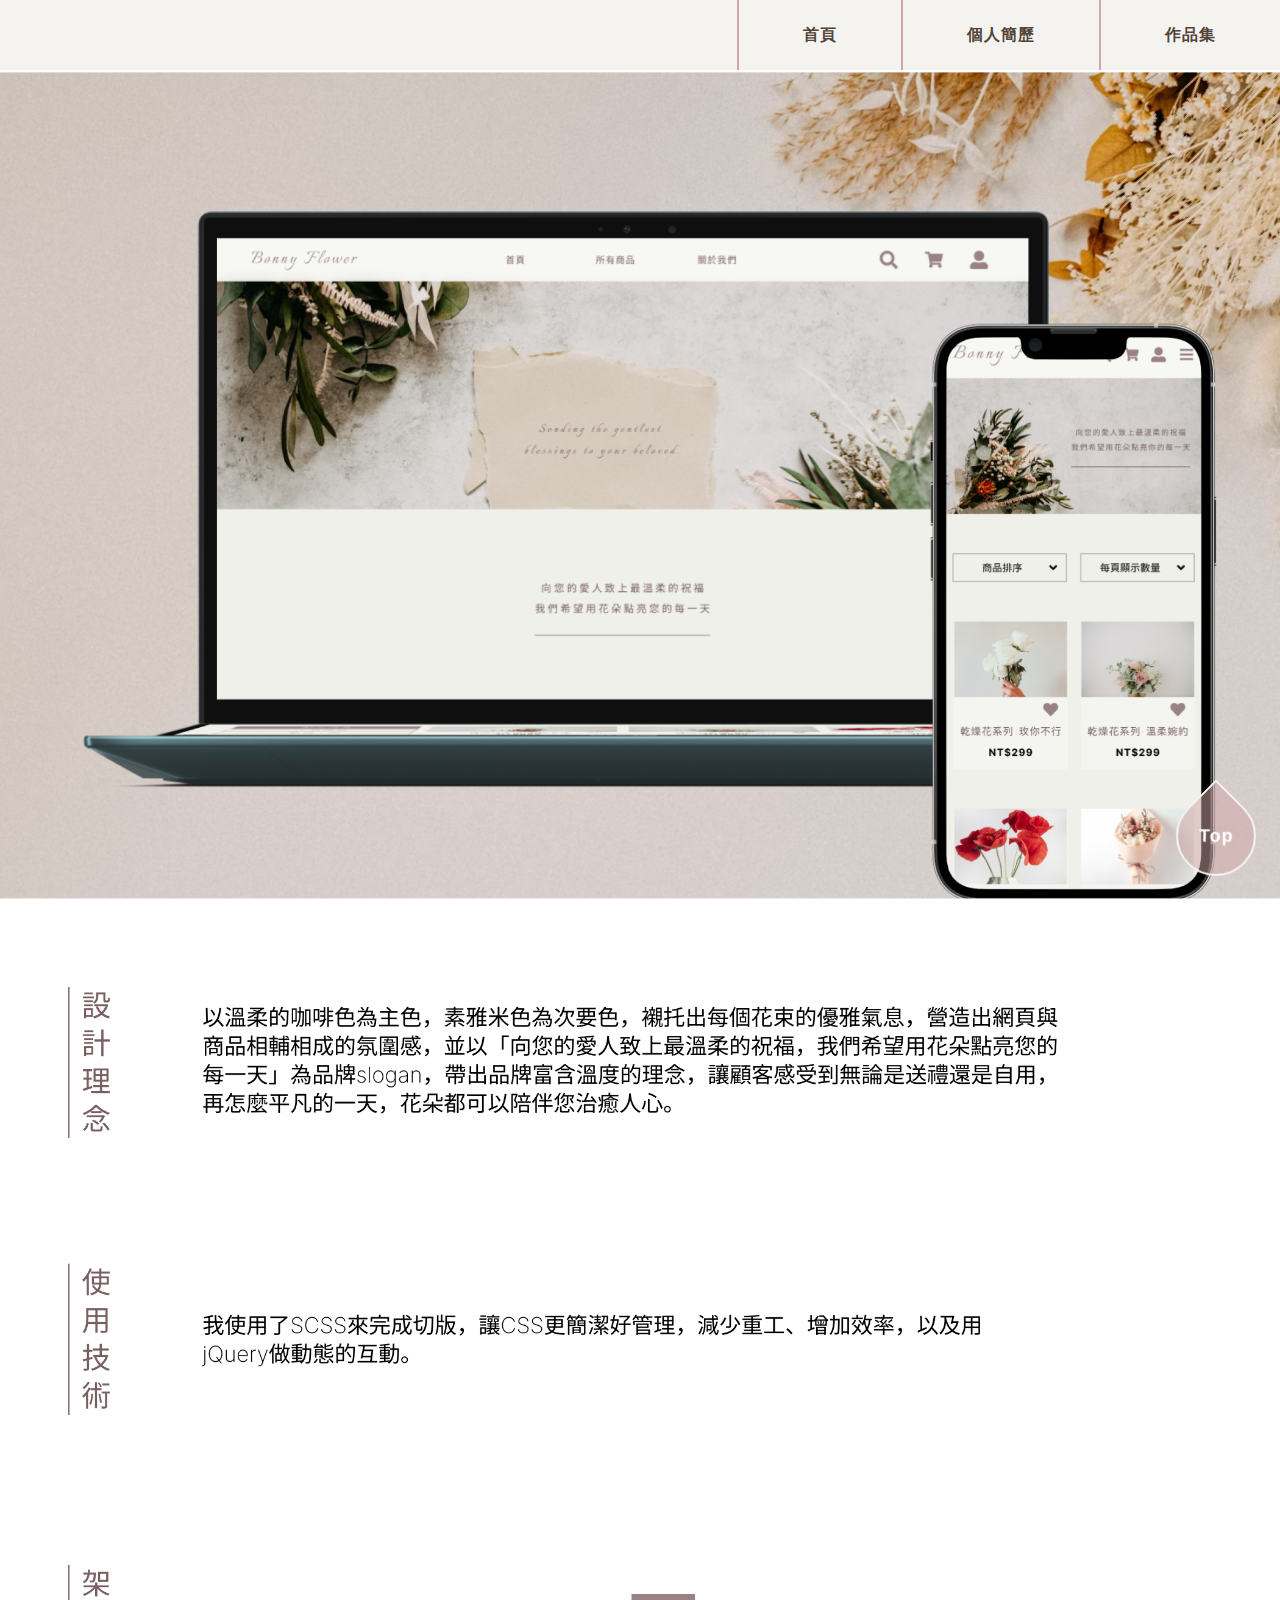
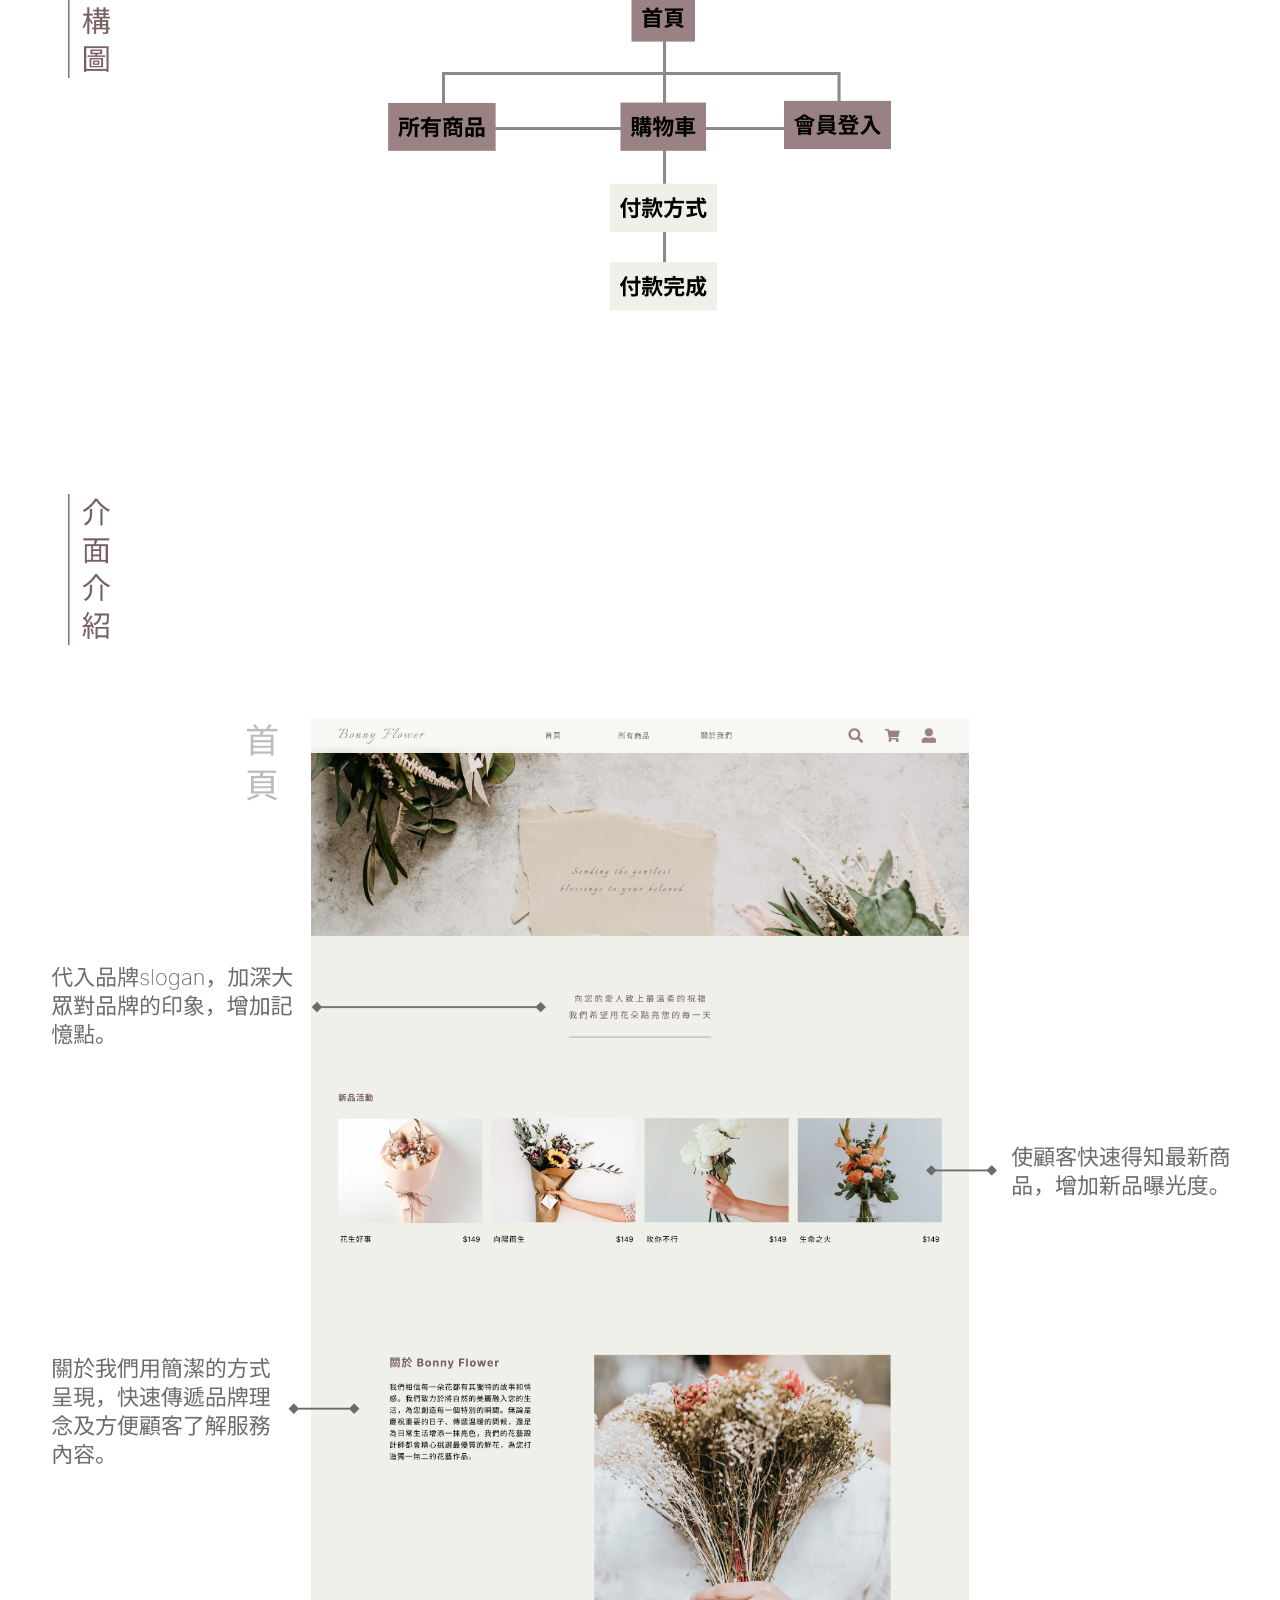
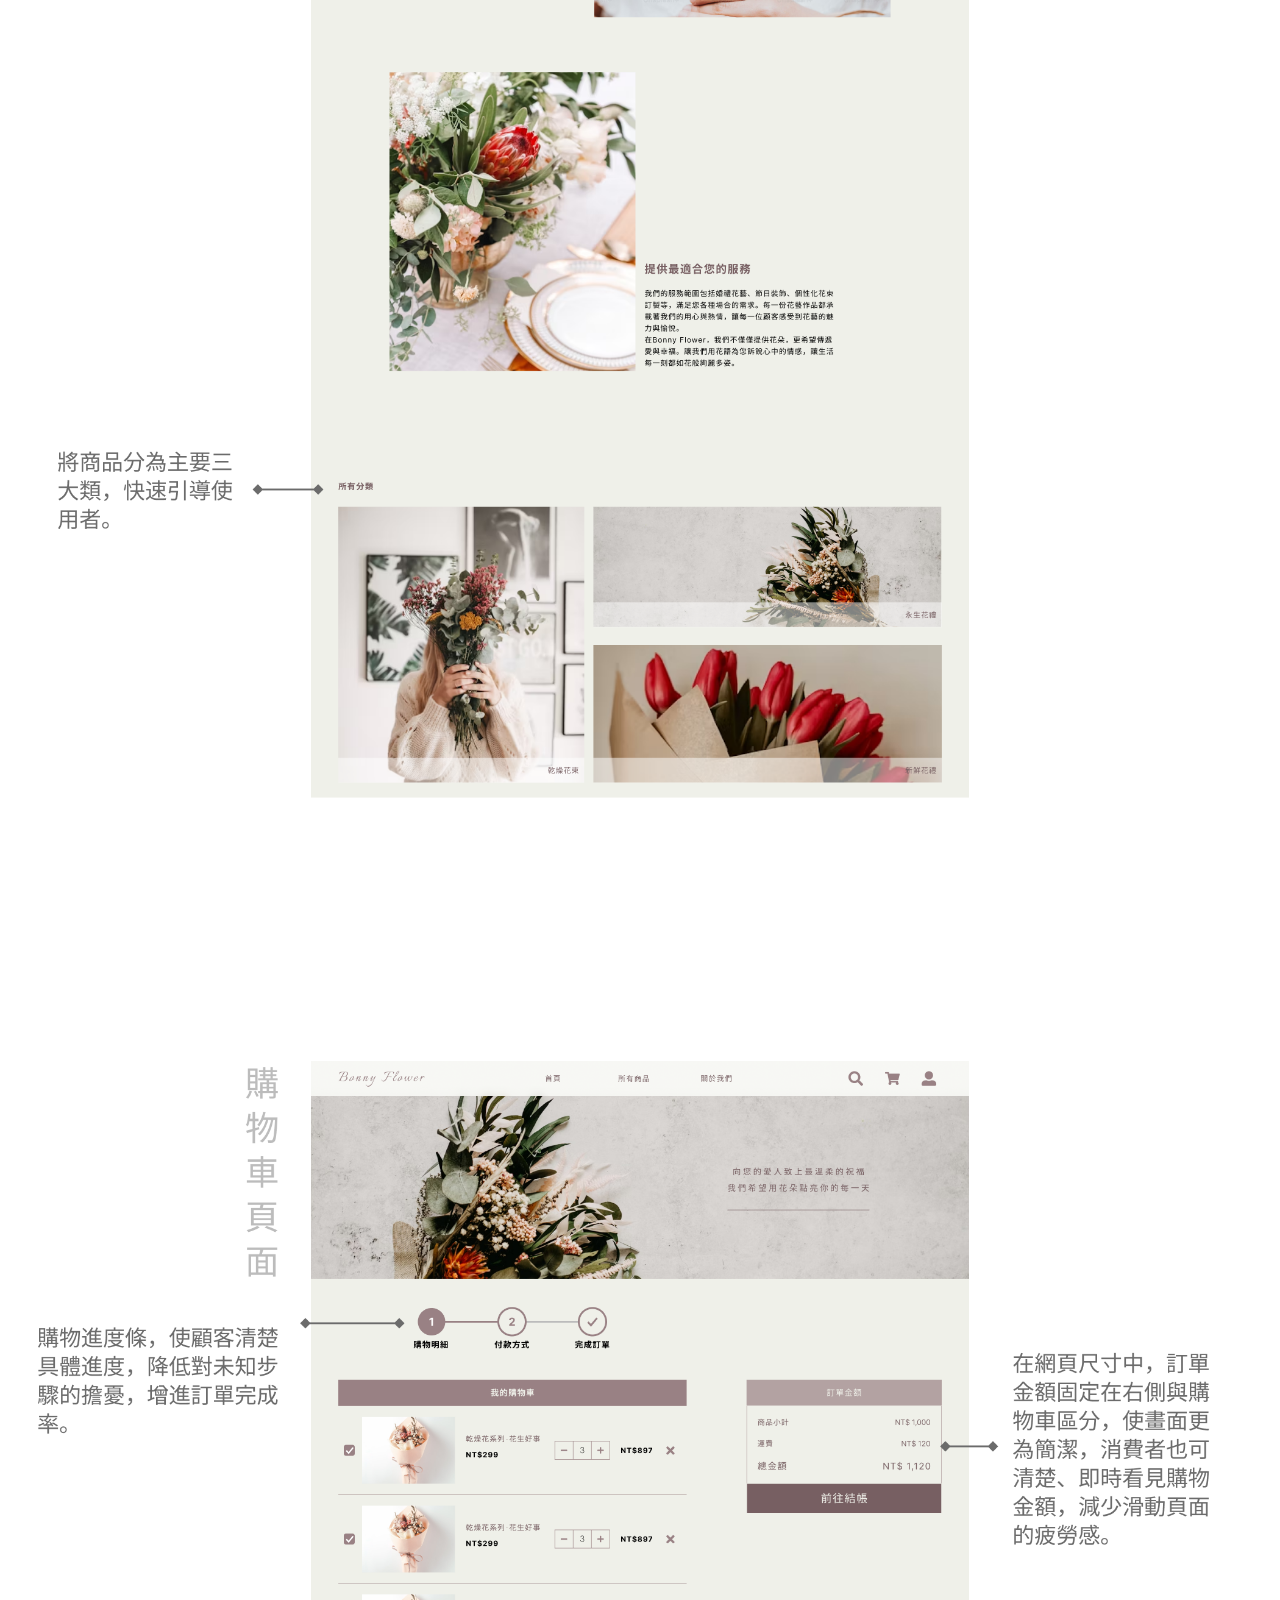
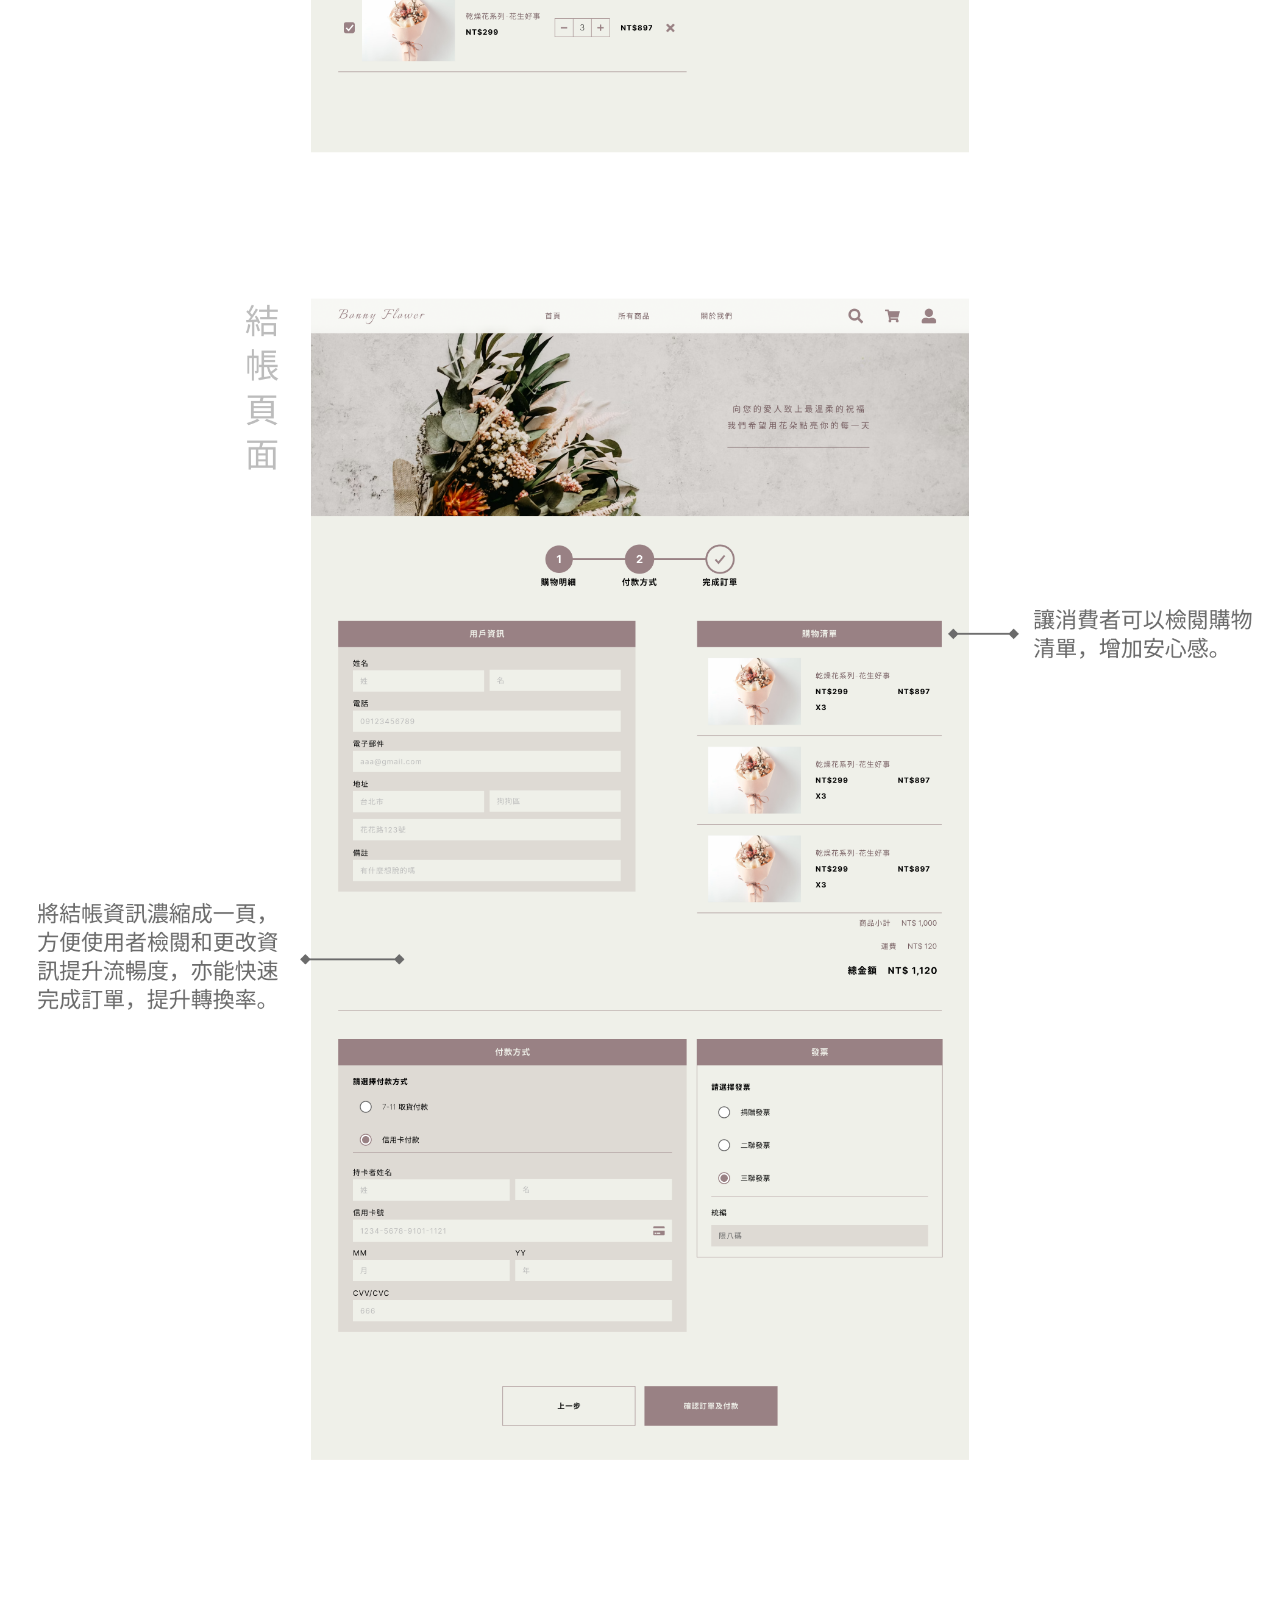
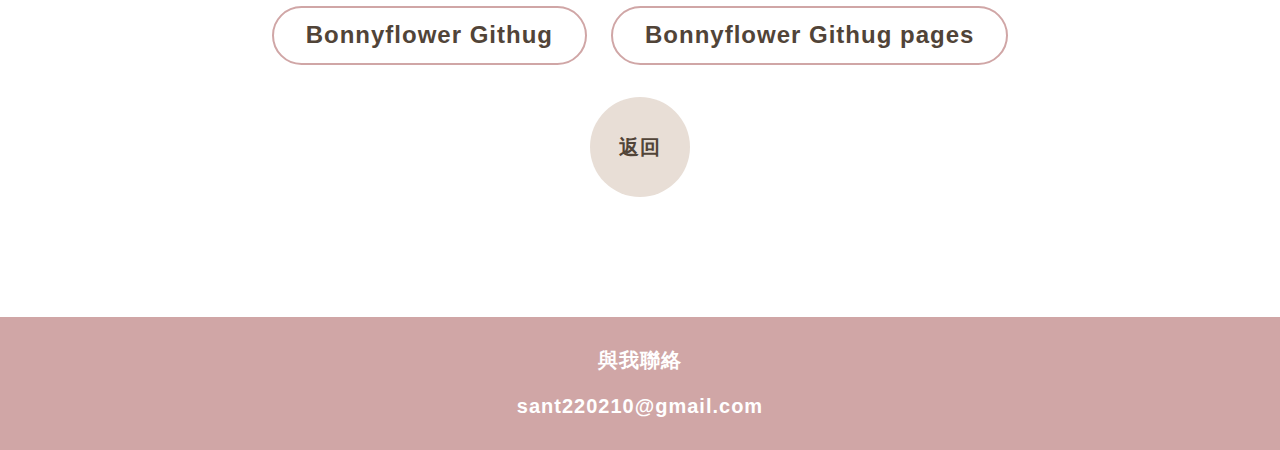
==== Bonnyflower.html @ bfcc0654 "新增環境" ====
<html lang="en">
<head>
    <meta charset="UTF-8">
    <meta name="viewport" content="width=device-width, initial-scale=1.0, maximum-scale=1.0">
    <title>Bonnyflower</title>

    <link rel="shortcut icon" href="#">
    <meta name='description' content='鍾明芸的個人網站'/>

    <meta property="og:title" content="鍾明芸的個人網站" />
    <meta property="og:description" content="鍾明芸的個人網站">
    <meta property="og:type" content="website" />
    <meta property="og:url" content=/>
    <meta property="og:image" content="" />

    <!--fontAwesome載入-->
   <link rel="stylesheet" href="https://cdnjs.cloudflare.com/ajax/libs/font-awesome/6.1.1/css/all.min.css">

   
    <link rel="stylesheet" href="css/css-reset.css">
    <link rel="stylesheet" href="css/allcss.css">
</head>

<body>
    <a class="top" href="#"> <h5>Top</h5> </a>

    <nav class="nav">
        <ul class="nav-list">
            <li><a href="index.html">首頁</a></li>
            <li><a href="resume.html">個人簡歷</a></li>
            <li><a href="portfolio.html">作品集</a></li>
        </ul>
    </nav>

    <div class="container-bg">
    
    <div class="bonny-img">
    <img src="img/Bonnyflower介紹01.png" alt="啾愛日介紹">
    <img src="img/Bonnyflower介紹02.png" alt="啾愛日介紹">
    <img src="img/Bonnyflower介紹03.png" alt="啾愛日介紹">
  
  

    </div>

    <div class="navigation-btn">
        <a target="_blank" title="觀看 githug 程式碼" href="https://github.com/sant220210/bonnyflower-new">Bonnyflower Githug</a>
        <a  target="_blank" title="觀看網站頁面" href="https://sant220210.github.io/bonnyflower-new/">Bonnyflower Githug pages</a>
    </div>

    <div class="back">
        <a  title="返回作品集" href="portfolio.html">返回</a>
       
    </div>
    





    <footer class="footer">
        <h3>與我聯絡</h3>
        <a href="mailto:sant220210@gmail.com" title="連到信箱">sant220210@gmail.com</a>
    
    </footer>
</div>

<!--js載入檔-->
<script src="js/jquery-3.7.0.js"></script>
<script src="js/alljs.js"></script>
    
</body>
</html>
---- css/allcss.css ----
*,*::before,*::after{
    box-sizing:border-box;
  }

  a{
    text-decoration: none;
  }
  p{
    line-height: 140%;
  }

img{
    max-width:100%;
    height:auto;
    display: block;
  }

body{
    font-family: "微軟正黑體",sans-serif;
    background-color: #F5F3F0; 
    color:#514438;
    letter-spacing:1;
    line-height: 140%;
    
  }

body a{
    color:#514438;
  }

.container{
    max-width:1280px;
    margin: 0 auto;
 
}
.mark{
  background: linear-gradient(transparent 50%, #D0A6A6 50%);
}

/*全域end*/

/*至頂端*/
.top {
  border-radius: 300px 0px 300px 300px;
  background: rgb(208,166,166,0.5);
  width: 80px;
  height: 80px;
  transform:rotate(-45deg);
  color: white;
  display: block;
  position:fixed;
  right: 24px;
  bottom: 24px;
  display: flex;
  align-items: center;
  justify-content: center;
  border: 2px solid #F5F3F0;
  z-index: 9999;

}

.top h5{
  transform:rotate(45deg);
  font-size: 18px;
  letter-spacing:5%;
  font-weight: bold;

}
.top:hover{
  opacity: 0.5;
}

@media(max-width:768px) {
  .top {
    width: 56px;
    height: 56px;
    right: 12;
  }

  .top h5{
    font-size: 16px;

  }

}



/*navbar*/
.nav-list{
  display: flex;
  justify-content: end;
} 

.nav-list li{
  border-left:2px solid #D0A6A6; 
}

.nav-list li a{
  font-weight: bold;
  display: block;
  padding: 24px 64px;
  text-align: center;
}

.nav-list li a:hover{
  background: #D0A6A6;
  color: white;
  
}

@media(max-width:569px) {
  .nav-list{
    justify-content: center;
    
 }
 .nav-list li{
  width: 100%;
  
 }

 .nav-list li a{
  width: 100%;
  height: 100%;
  padding: 24px 32px;
 }

}


/*使footer至底*/
.page {
	display: flex;
	flex-direction: column;
	min-height: 100vh;/* 至少佔據可視範圍的整個高度*/
}

.footer{
  background: #D0A6A6;
  padding:32px 0;
  text-align:center;
  margin-top: 120px;

}

.footer h3,.footer a{
  font-weight: bold;
  padding-bottom: 24px;
  color:white;
  font-size: 20px;
}



/**layout end**/


.main{
  flex:1; /*高度自動伸展至所有剩餘的空間*/
}

.main .container{
  display: flex;
  justify-content: center;
  margin-top: 120px;
  padding:0 12px;
  gap: 72px;
 
}

@media(max-width:569px) {

  .main .container{
    flex-direction: column;
    align-items: center;

  }
}

.yun-photo{
  border-radius: 50%;
  width: 15rem;
  height: 15rem;
  object-fit: cover;
  object-position: center;
}

.content{
  width: 50%;
}

.main h3{
  font-size: 64px;
  font-weight: bold;
  margin-bottom: 64px;
}
.main-introduce{
  width: 100%;
  border-left: 2px solid #D0A6A6;
  padding-left: 16px;
}

@media(max-width:569px) {

  .content{
    width: 100%;
  }

  .main h3{
    font-size: 56px;
    margin-top: 64px;
}

}


.main h1{
  font-size: 24px;
  font-weight: bold;
  padding-bottom: 12px;
  
}

.main p{
  font-size: 20px;
  font-weight: 500;
}


.main-btn{
  display: flex; 
  justify-content: space-between;
  gap: 24px;
  margin-top: 64px;
  
}

.main-btn a{
  width: 50%;
  font-size: 20px;
  font-weight: bold;
  border-radius: 30px;
  text-align: center;
  padding: 40px 0;
  display: block;
  border: 2px solid #D0A6A6;
}

.main-btn a:hover{
  border: 2px solid #D0A6A6;
  background: #D0A6A6;
  color: white;
  transition: all 0.5s;
}

@media(max-width:768px) {
  
  .main-btn a{
    
    padding: 32px 0;
}

}

@media(max-width:569px) {

  .main-btn{
    flex-direction: column;
    
  }
  .main-btn a{
    
    width: 100%;
}

}





/***resume start***/

.resume-main{
  flex:1; /*高度自動伸展至所有剩餘的空間*/
}
.resume-main .container{
  display: flex;
  margin-top: 120px;
  padding: 0 12px;
  gap: 120px;
}

@media(max-width:768px) {

  .resume-main .container{
    flex-direction: column;
    align-items: center;
  }

}

.personal-information{
  width: 60%;
  padding: 0 112px;
  display: flex;
  flex-direction: column;
  align-items: center;
  
}


.personal-information img{
  margin-bottom: 12px;
}

.personal-information-text{
  width: 100%;
  font-size: 18px;
  border-left: 1px solid #D0A6A6;
  padding-left: 12px;
  margin: 32px 0;
 
}


.skill{
  width:100%;
}

.skill h4{
  font-weight: bold;
  font-size: 20px;
  margin:12px 0 12px 0;

}
.skill-img{
  display: flex;
  justify-content:space-around;
}
.jq{
  width: 60px;
}

.skill-img li{
  padding-right: 12px;   
}

.personal-experience{
  width: 40%;
}


.personal-experience h5,h4{
  font-weight: bold;
  margin-bottom: 12px;

}
.personal-experience h4{
  display: block;
  font-size: 20px;
  background: #E8DED6;
  padding:4px ;
  margin-bottom: 12px;

}
.personal-experience h5{
  font-size: 18px;
}

.personal-experience li{
  margin-bottom: 64px;
  
}

@media(max-width:992px) {
  .resume-main .container{
    gap: 56px;
  }

  .personal-information{
    width: 50%;
    padding: 0 32px;
  }

  .personal-experience{
    width: 50%;
  }

}

@media(max-width:768px) {
  .personal-information{
    width: 100%;
    padding: 0 56px;
  }

  .personal-experience{
    width: 90%;
  }


}

@media(max-width:414px) {
  .personal-information{
    padding: 0 24px;
  }

}

/***portfolio start***/


.portfolio-title{
  font-size: 36px;
  margin-bottom: 72px;
  padding: 24px;
  border-bottom: 1px solid #514438;
  font-weight: 700;
  
}

.portfolio-main{
  margin-top: 120px;
}
.portfolio-main .container{
  padding: 0 12px;
}

.work-list h2{
  font-size: 32px;
  font-weight: bold;
  margin-bottom: 32px;
  line-height: 130%;
}

.work-list p{
  font-size: 18px; 
}

.work-list li{
  display: flex;
  justify-content: space-between;
  margin-bottom: 240px;

}
.text{
  width: 40%;
  margin-right: 64px;
}

.bonny-text{
  padding-top: 16px;
  font-weight: 600;
}



/*ui/ux*/
.work-list-uiux h2{
  font-size: 32px;
  font-weight: bold;
  margin-bottom: 32px;
  line-height: 130%;
}

.work-list-uiux p{
  font-size: 18px;

}

.work-list-uiux li{
  display: flex;
  margin-bottom: 240px;
  justify-content: space-between;
  
}


/*導航按鈕動態*/
.img-box{
  position: relative;
  overflow: hidden;
  width: 50%;
  
  
}


.pic-btn{
  background: #D0A6A6;
  color:white;
  font-weight: 700;
  font-size: 20px;
  position: absolute;
  bottom:-130px;
  right: 40%;
  transition:all 0.5s;
  width: 130px;
  height: 130px; 
  line-height: 130px;
  display: block; 
  text-align: center;
  border-radius: 50%;
  z-index: 999;
  letter-spacing:3;
  
} 

.pic-btn:hover{  
  cursor: pointer;  
  background:rgb(208,166,166,0.8);
} 

.img-box:hover .pic-btn{ 
  bottom:35%; 
} 

/*圖片遮罩*/
.mask{
  background: linear-gradient(to bottom, rgba(0,0,0,0) 0%,rgba(232, 222,214, 0.7) 100%);
  position: absolute;
  bottom:-480px;
  transition:all 0.5s;
  width:100%;
  height:100%; 
  display: block; 

}

.mask:hover{  
  cursor: pointer;  
 
} 

.img-box:hover .mask{ 
  bottom:0; 
} 




@media(max-width:768px) {
  .work-list li{
    flex-direction: column-reverse;
    align-items: center;
    margin-bottom: 120px;
    
  }


  .text{
    width: 100%;
    text-align: center;
    padding: 0 24px;
    margin-right: 0;
  }



  .work-list-uiux li{
    flex-direction: column-reverse;
    align-items: center;
    margin-bottom: 120px;
  }

  .img-box{
    margin-bottom: 64px;
    width: 100%;

  }


}

@media(max-width:569px) {
.work-list h2{
  line-height: 120%;
}
}


/*end*/
  
.portfolio-btn{
  margin-top: 64px;
  display: flex;
  
}

.portfolio-btn a{
  font-size: 24px;
  font-weight: bold;
  border: 2px solid #D0A6A6;
  padding: 16px;
  border-radius: 30px;
  display: block;
  margin-right: 24px;
  text-align: center;
}



.portfolio-btn a:hover{
  border: 2px solid #D0A6A6;
  background: #D0A6A6;
  color: white;
  transition: all 0.5s;
}

.browse{
  margin-top: 2px;
}

.browse p{
  text-align: right;
  font-size: 14px;
  
}


@media(max-width:768px) {
  .portfolio-btn{
    justify-content: center;
    gap: 12px;

  }

  .portfolio-btn a{
    width: 100%;
    margin-right: 0;
  }

  .browse p{
    font-size: 12px;
    
}
}

/*介紹頁導航按鈕*/
.navigation-btn{
  display: flex;
  justify-content: center;
  gap: 24px;
  padding: 0 12px;
  
}

.navigation-btn a{
  font-size: 24px;
  font-weight: bold;
  border: 2px solid #D0A6A6;
  padding:16px 32px;
  border-radius: 30px;
  display: block;
  text-align: center;
}



.navigation-btn a:hover{
  border: 2px solid #D0A6A6;
  background: #D0A6A6;
  color: white;
  transition: all 0.5s;
}

@media(max-width:768px){
  .navigation-btn a{
    width: 100%;
 
  }
}
@media(max-width:569px){
  .navigation-btn{
    gap: 8px;
  }

}

@media(max-width:414px){
  .navigation-btn{
    flex-direction: column;
    
  }
}

/*作品介紹頁背景色*/
.container-bg{
  background:#ffff;
}


/**啾愛日介紹頁面**/


.chu-img{
  padding-top: 72px;
  object-fit: cover;
  object-position: center;
}


@media(max-width:992px) {
  .chu-img{
    width: 100%;
    
  }

}




/**歐某鮮食介紹頁面**/
.ohmo-img{
  object-fit: cover;
  object-position: center;
}


@media(max-width:992px) {
  .ohmo-img{
    width: 100%;
    
  }
  
}

/**Bonnyflower介紹頁面**/
.bonny-img{
  object-fit: cover;
  object-position: center;
}


@media(max-width:992px) {
  .bonny-img{
    width: 100%;
    
  }
  
}



/*作品介紹頁-返回*/

.back{
  display: flex;
  justify-content: center;
}

.back a{
  display: block; 
  text-align: center;
  font-size: 20px;
  margin-top: 32px;
  background: #E8DED6;
  border-radius:50%;
  width: 100px;
  height: 100px;
  font-weight: 600;
  line-height: 100px;
  
}

.back a:hover{
  transition: all 0.8s;
  opacity: 0.5;
}
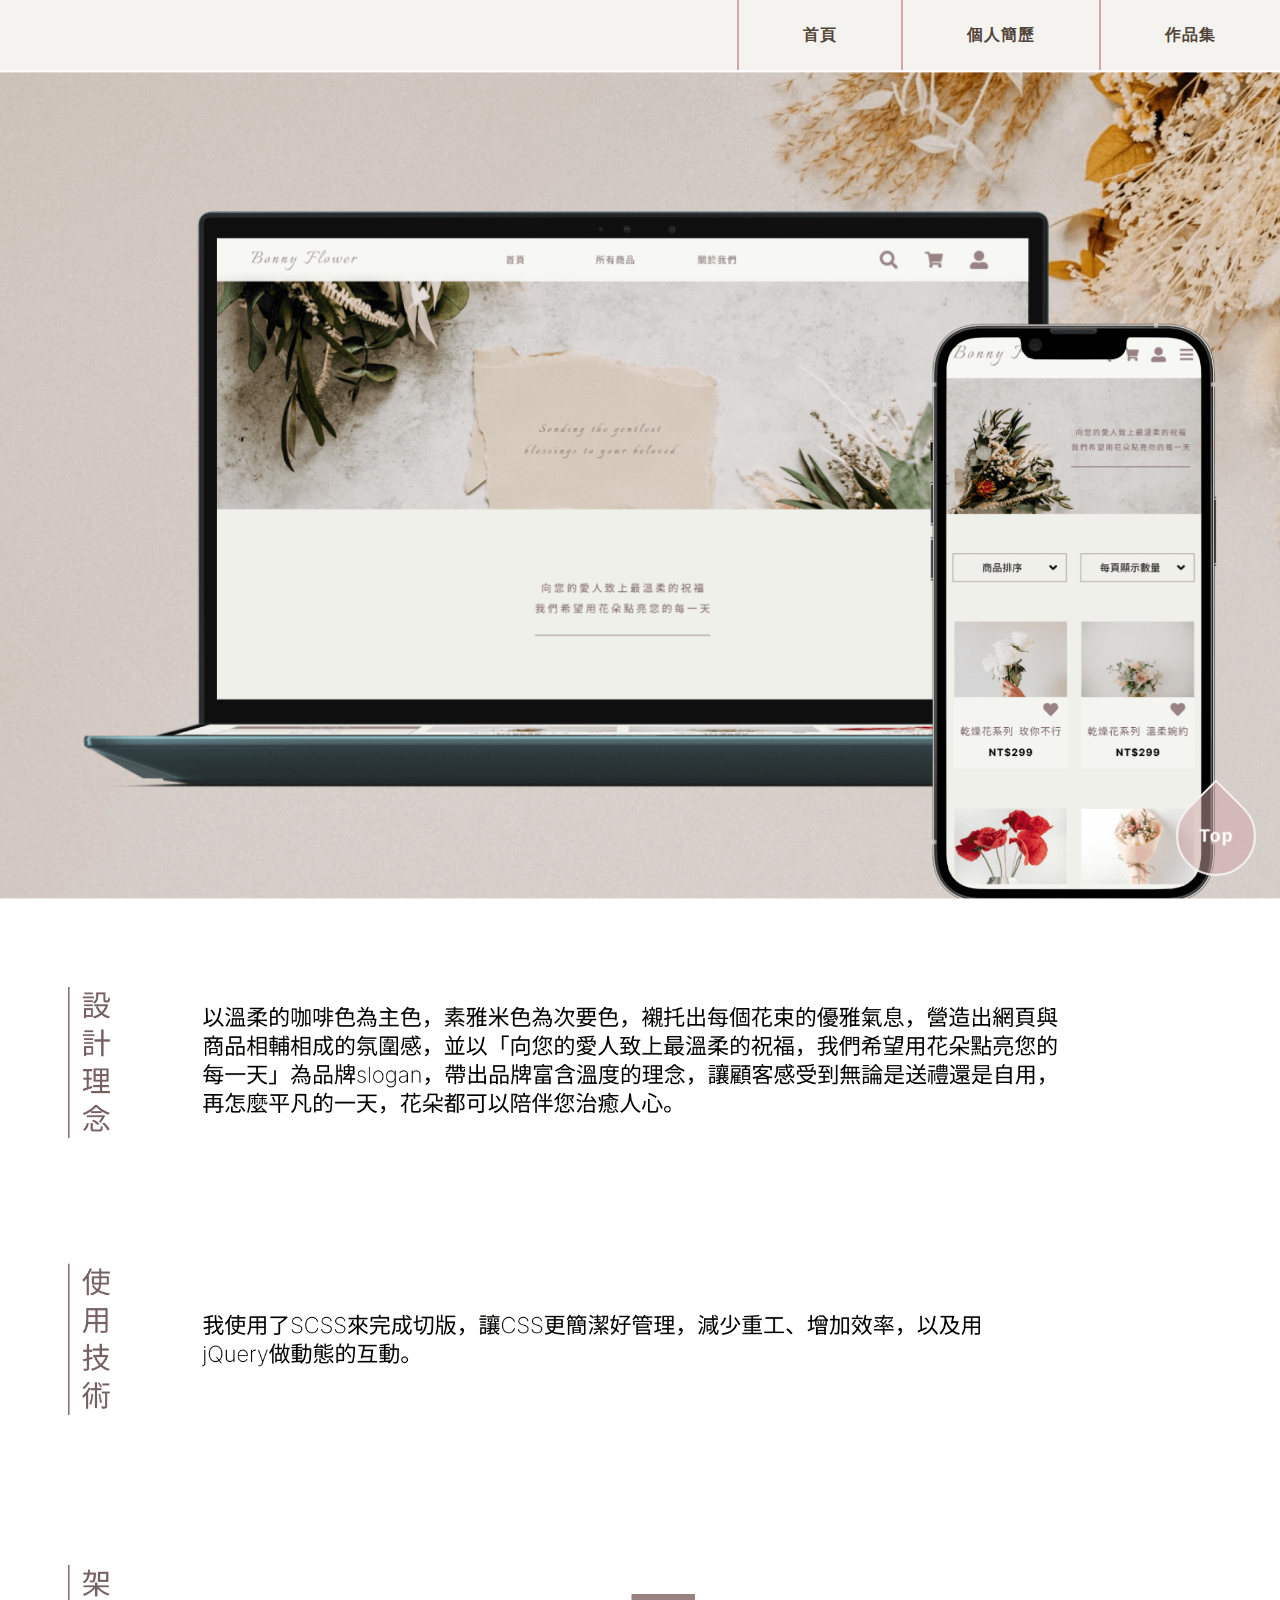
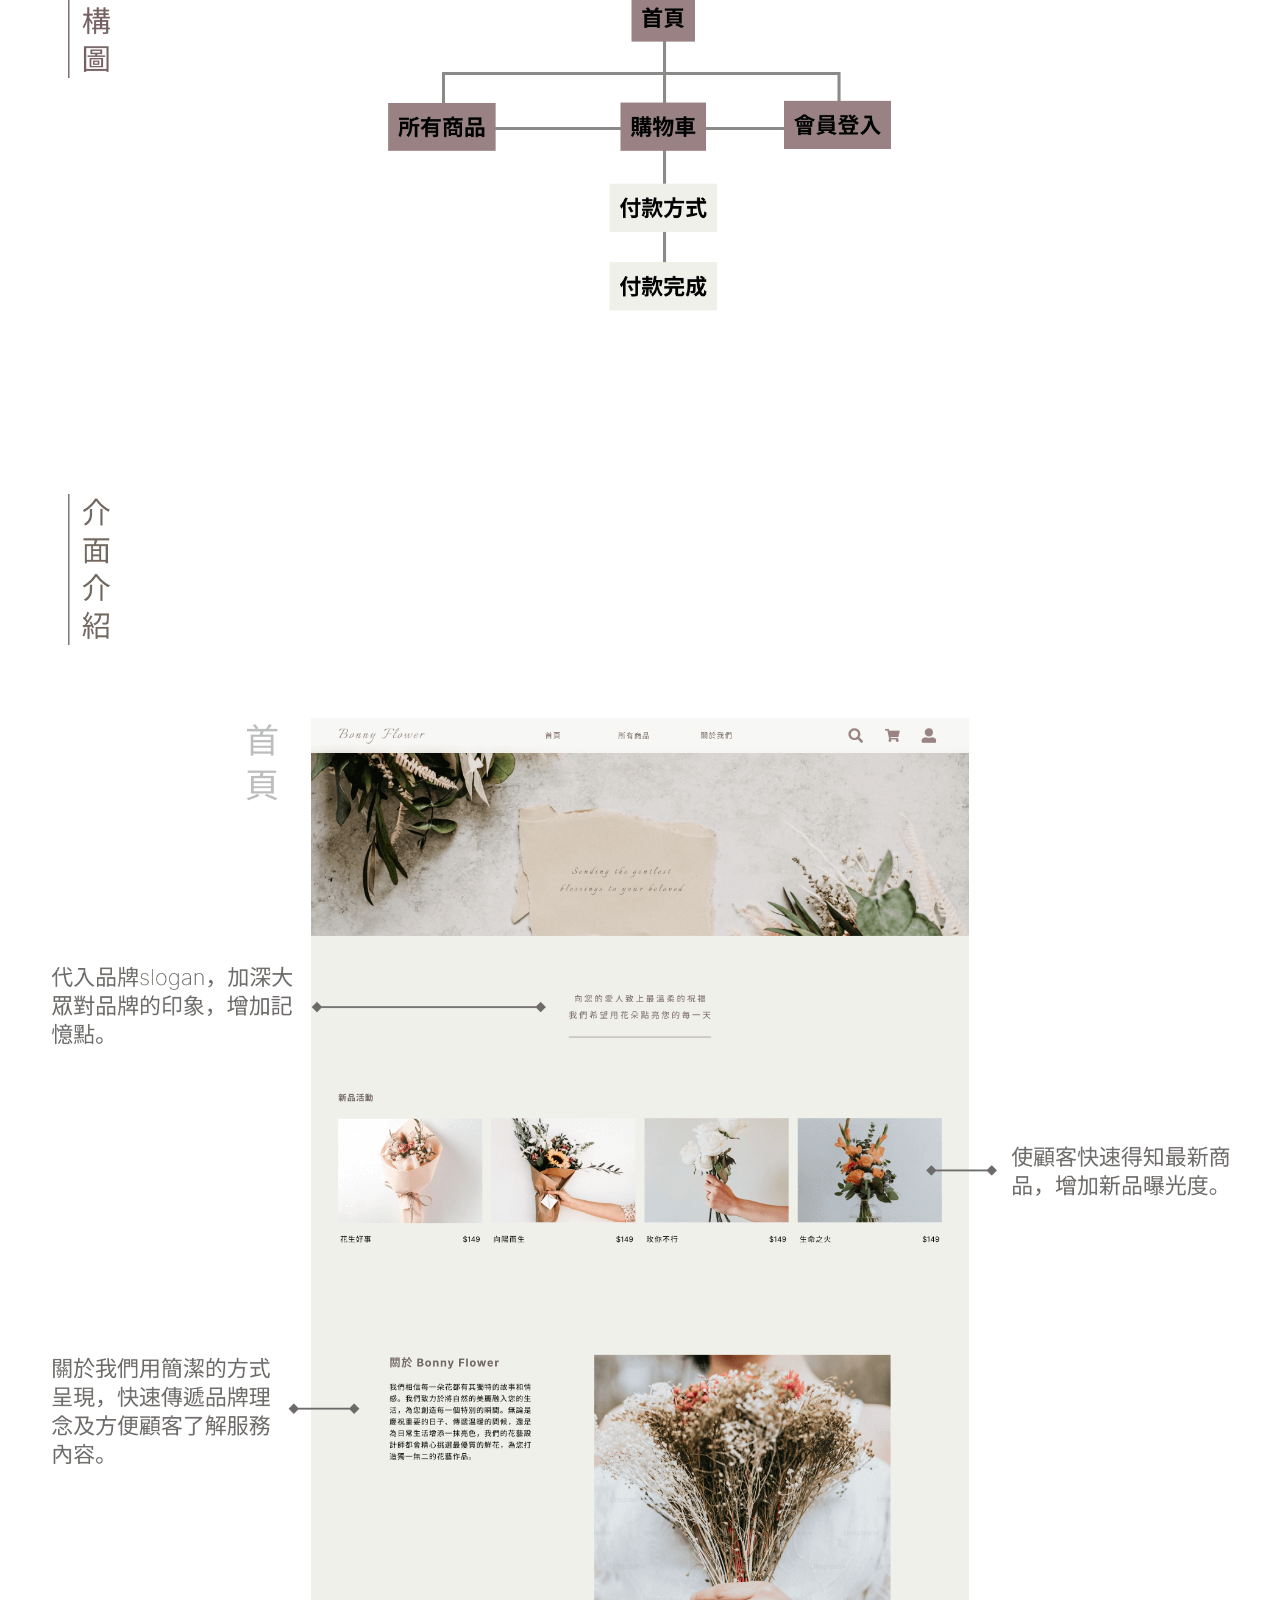
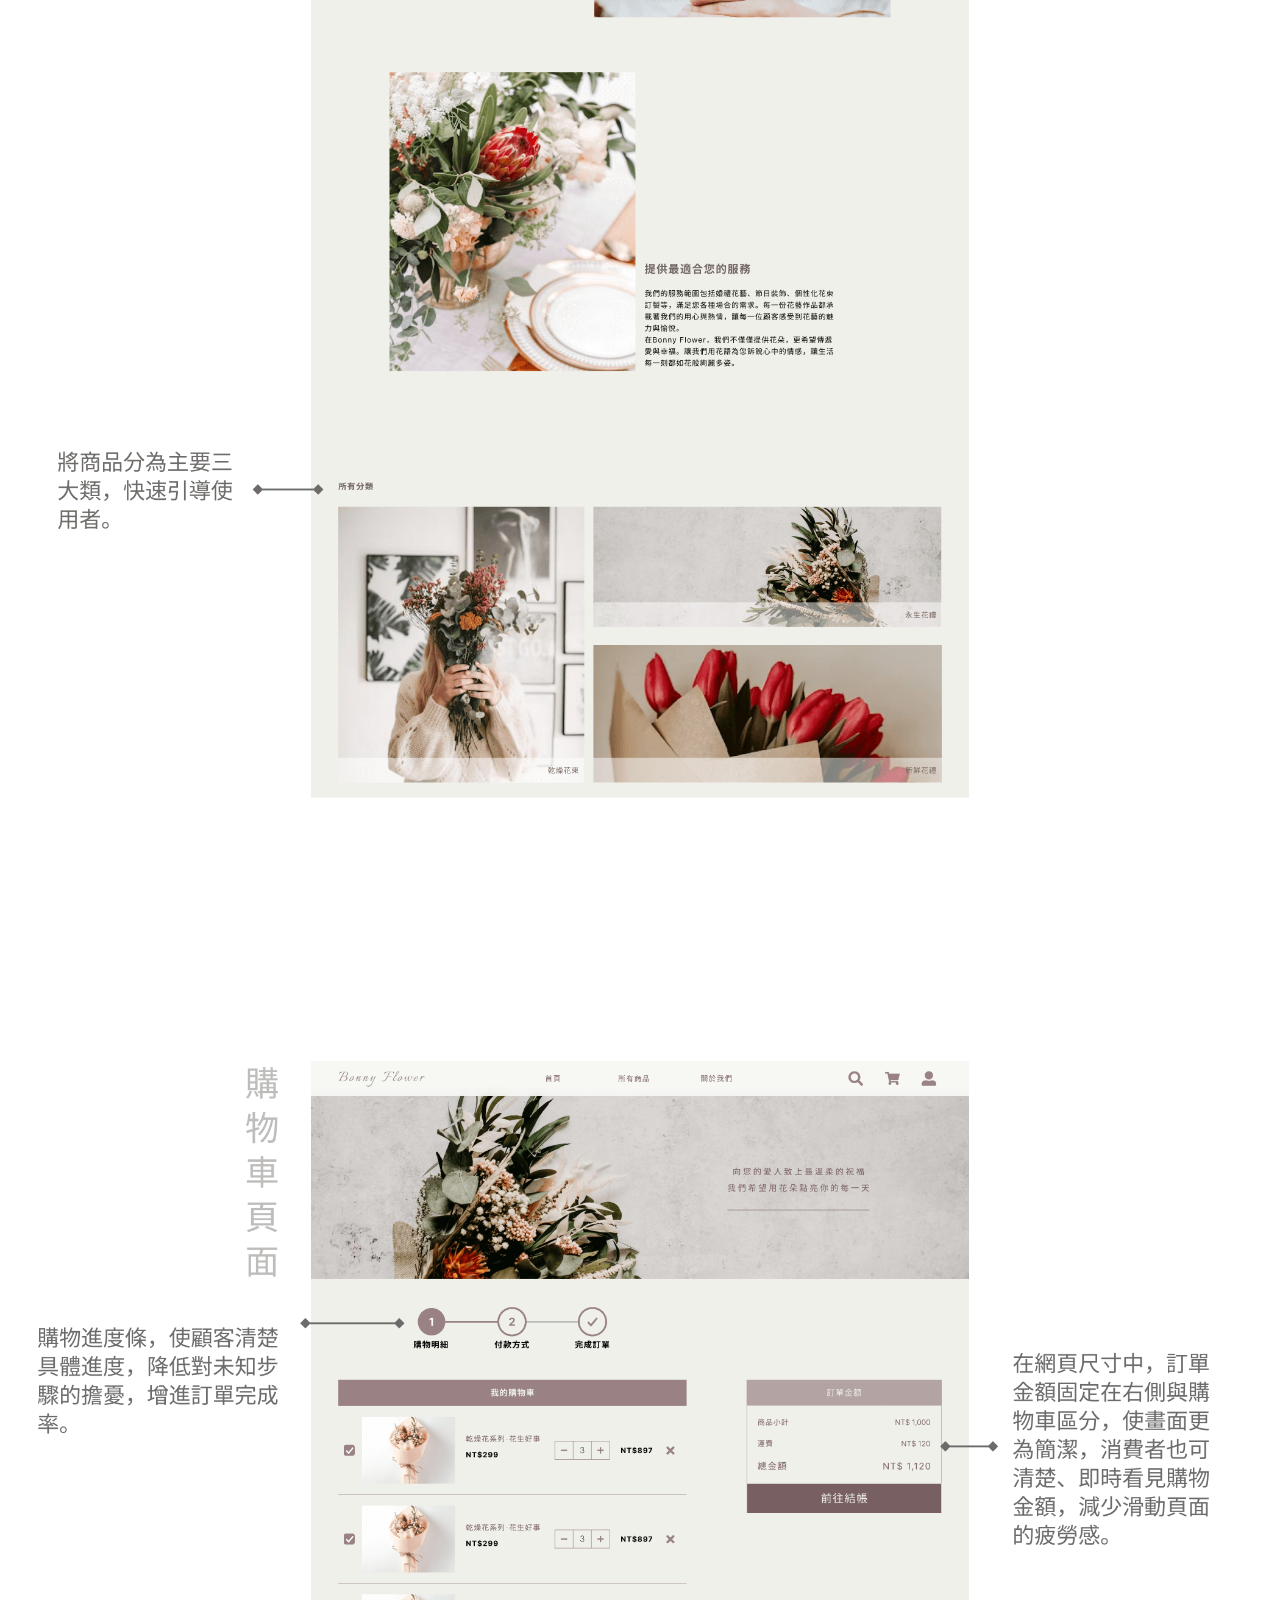
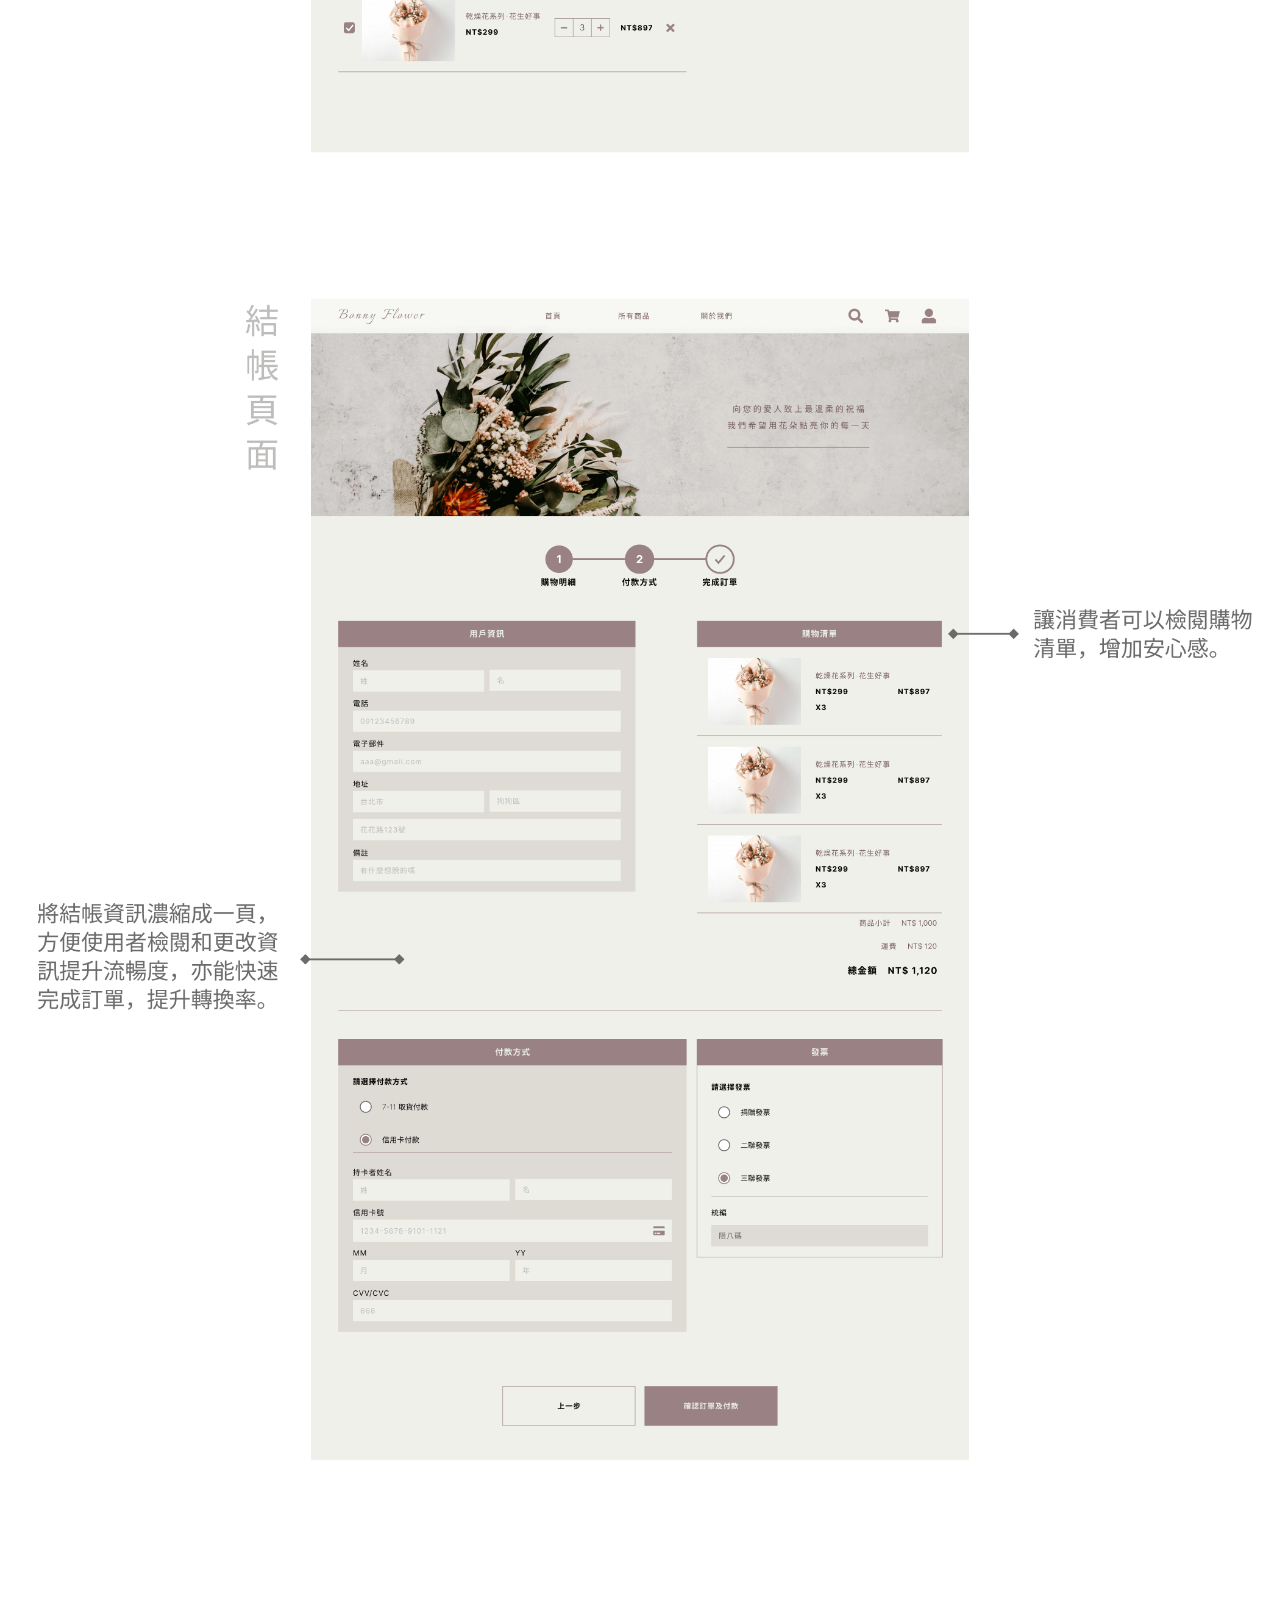
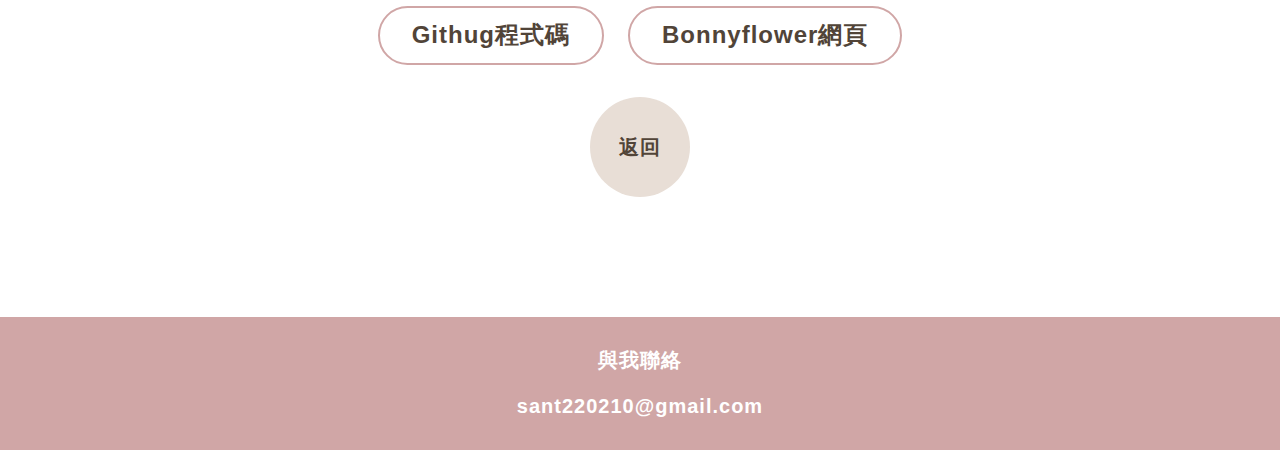
==== commit 3f674995: "修改響應式" ====
--- a/Bonnyflower.html
+++ b/Bonnyflower.html
@@ -10,8 +10,8 @@
     <meta property="og:title" content="鍾明芸的個人網站" />
     <meta property="og:description" content="鍾明芸的個人網站">
     <meta property="og:type" content="website" />
-    <meta property="og:url" content=/>
-    <meta property="og:image" content="" />
+    <meta property="og:url" content="https://sant220210.github.io/yun-portfolio/"/>
+   
 
     <!--fontAwesome載入-->
    <link rel="stylesheet" href="https://cdnjs.cloudflare.com/ajax/libs/font-awesome/6.1.1/css/all.min.css">
@@ -44,8 +44,8 @@
     </div>
 
     <div class="navigation-btn">
-        <a target="_blank" title="觀看 githug 程式碼" href="https://github.com/sant220210/bonnyflower-new">Bonnyflower Githug</a>
-        <a  target="_blank" title="觀看網站頁面" href="https://sant220210.github.io/bonnyflower-new/">Bonnyflower Githug pages</a>
+        <a target="_blank" title="觀看 githug 程式碼" href="https://github.com/sant220210/bonnyflower-new">Githug程式碼</a>
+        <a  target="_blank" title="觀看網站頁面" href="https://sant220210.github.io/bonnyflower-new/">Bonnyflower網頁</a>
     </div>
 
     <div class="back">
--- a/css/allcss.css
+++ b/css/allcss.css
@@ -674,16 +674,9 @@
 }
 @media(max-width:569px){
   .navigation-btn{
-    gap: 8px;
-  }
-
-}
-
-@media(max-width:414px){
-  .navigation-btn{
     flex-direction: column;
-    
-  }
+  }
+
 }
 
 /*作品介紹頁背景色*/
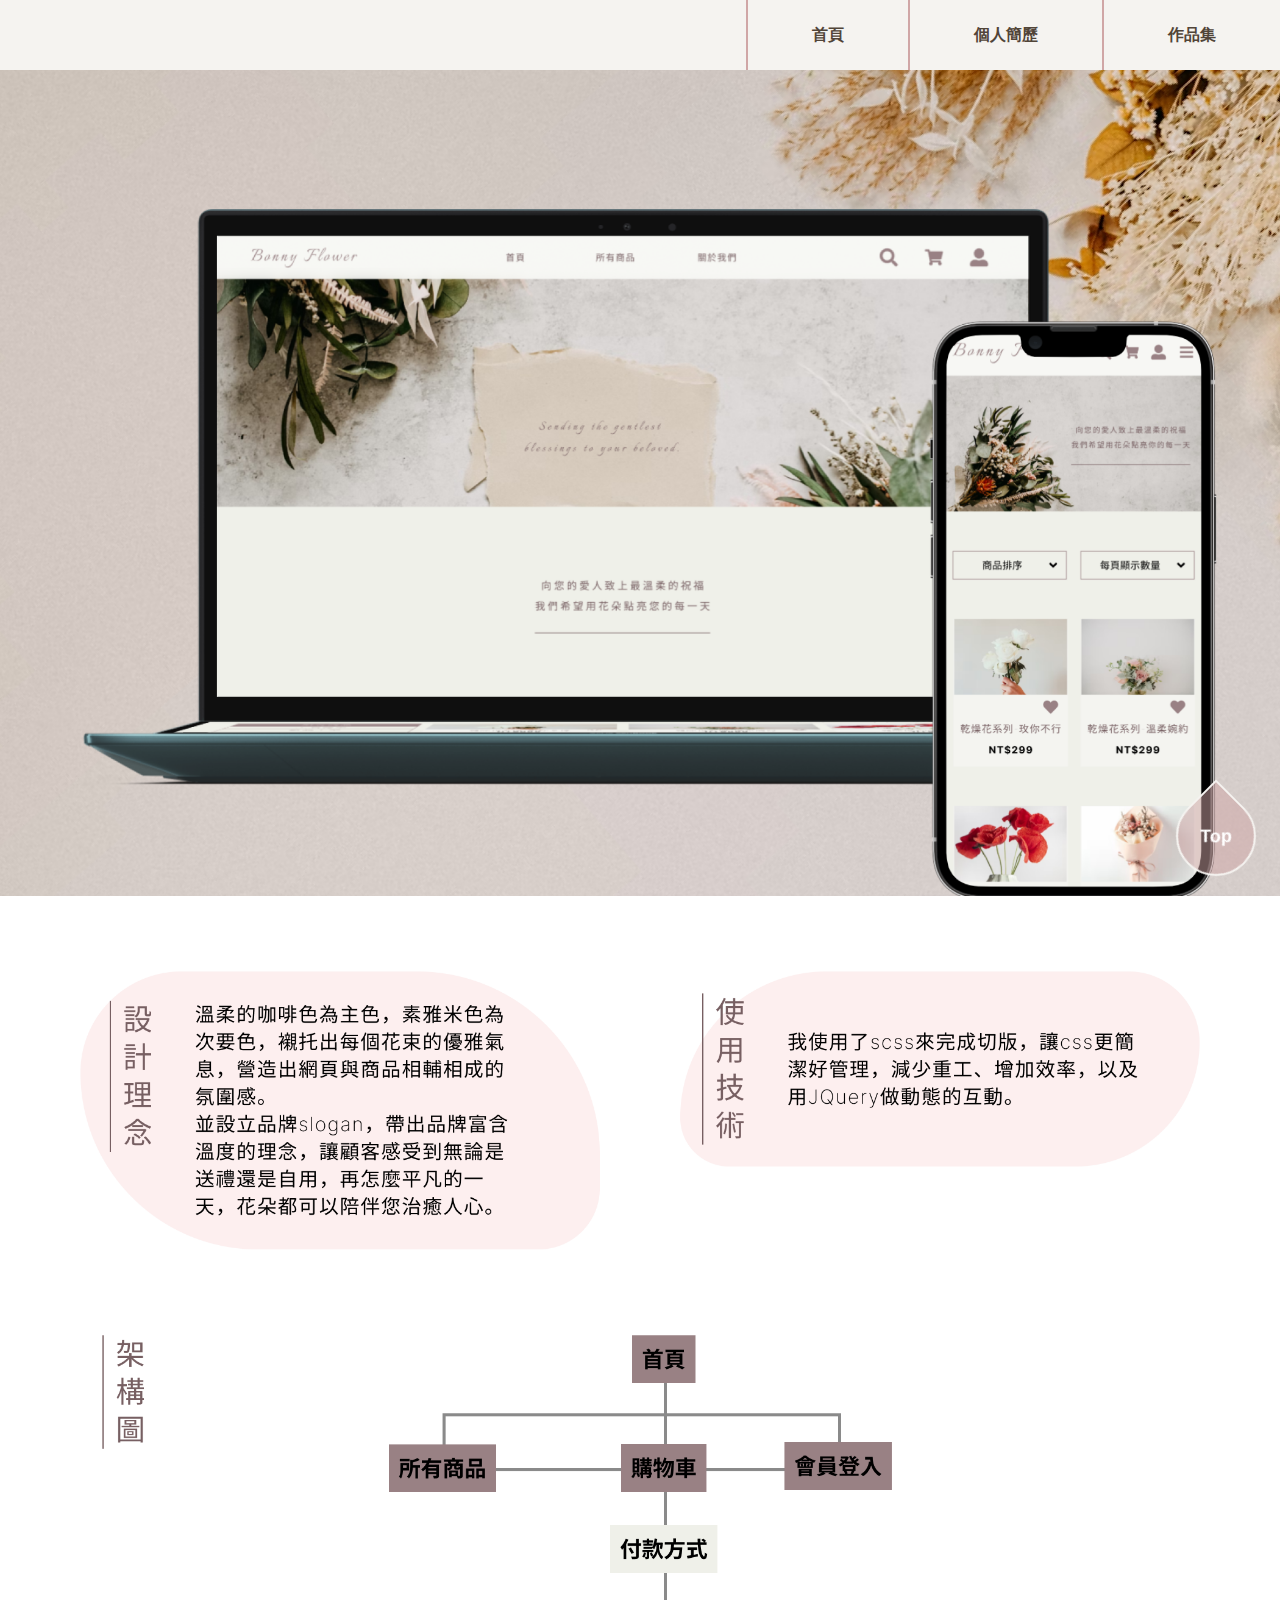
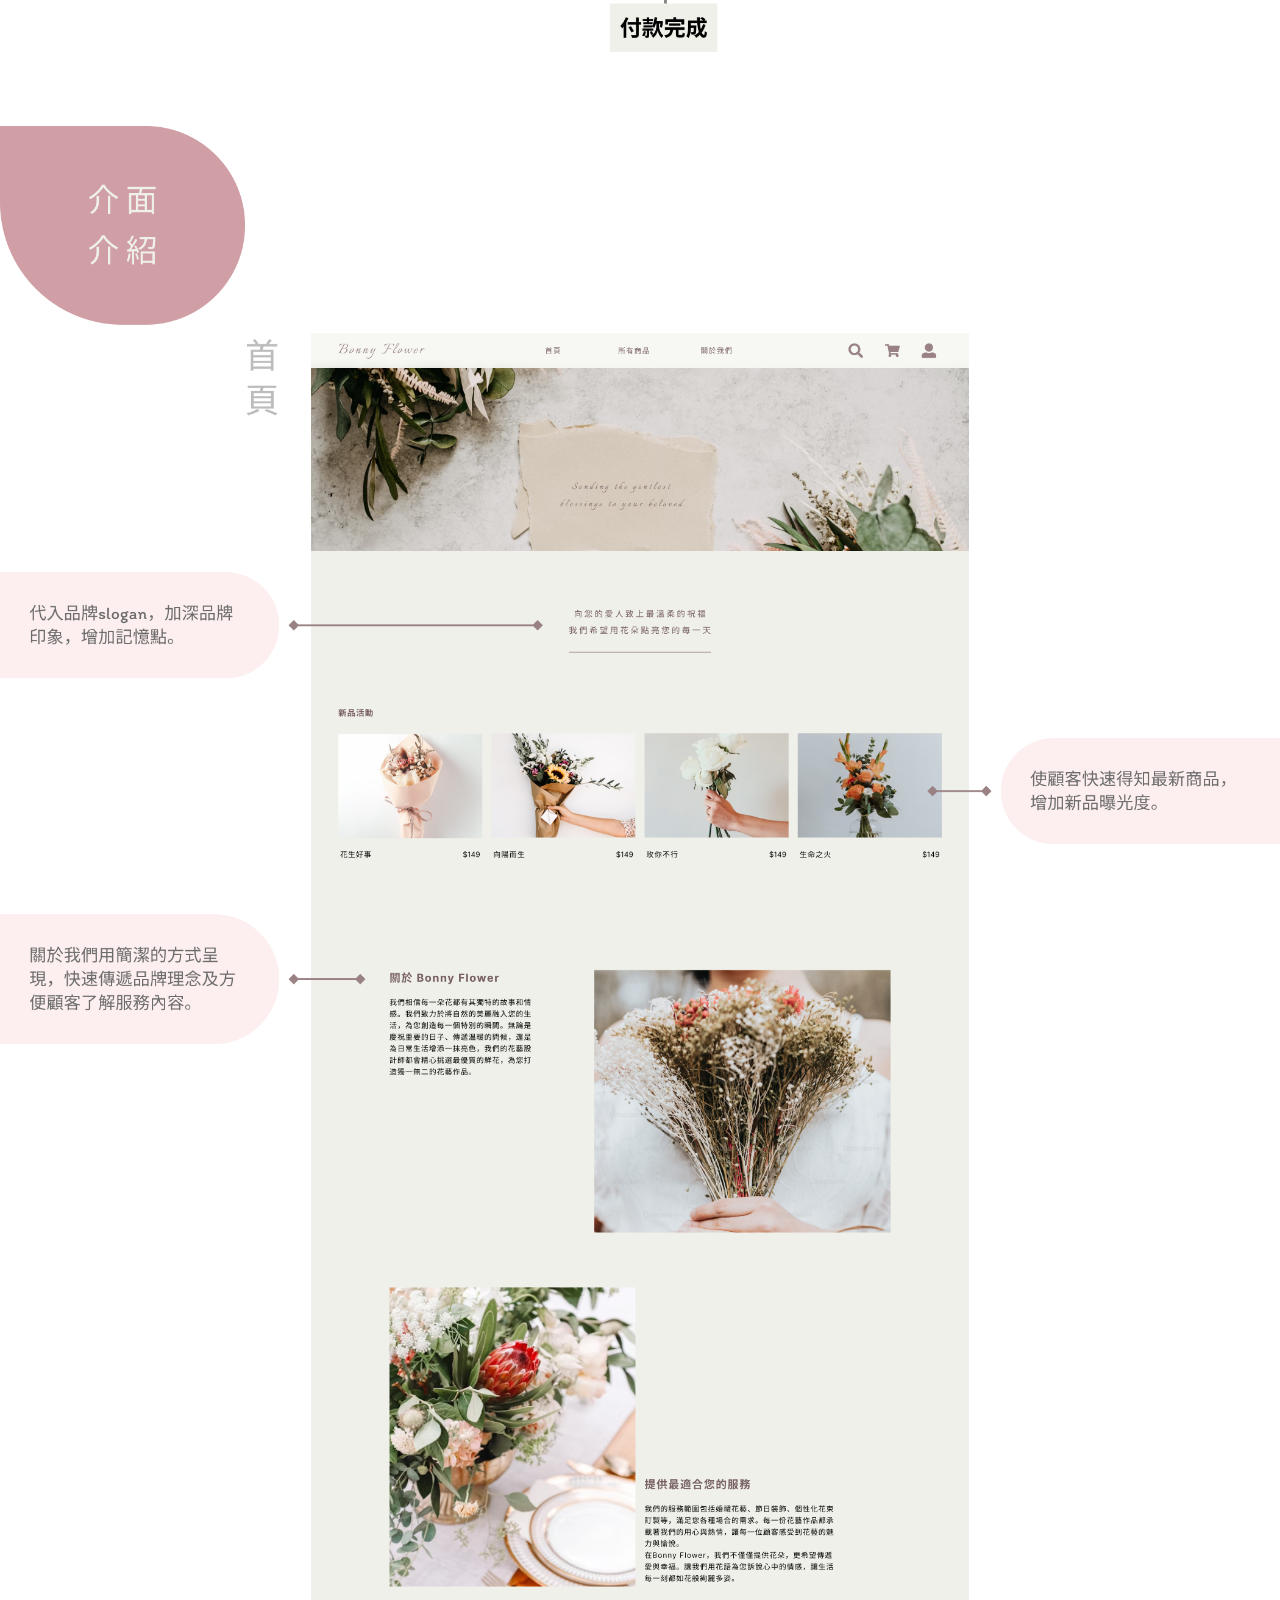
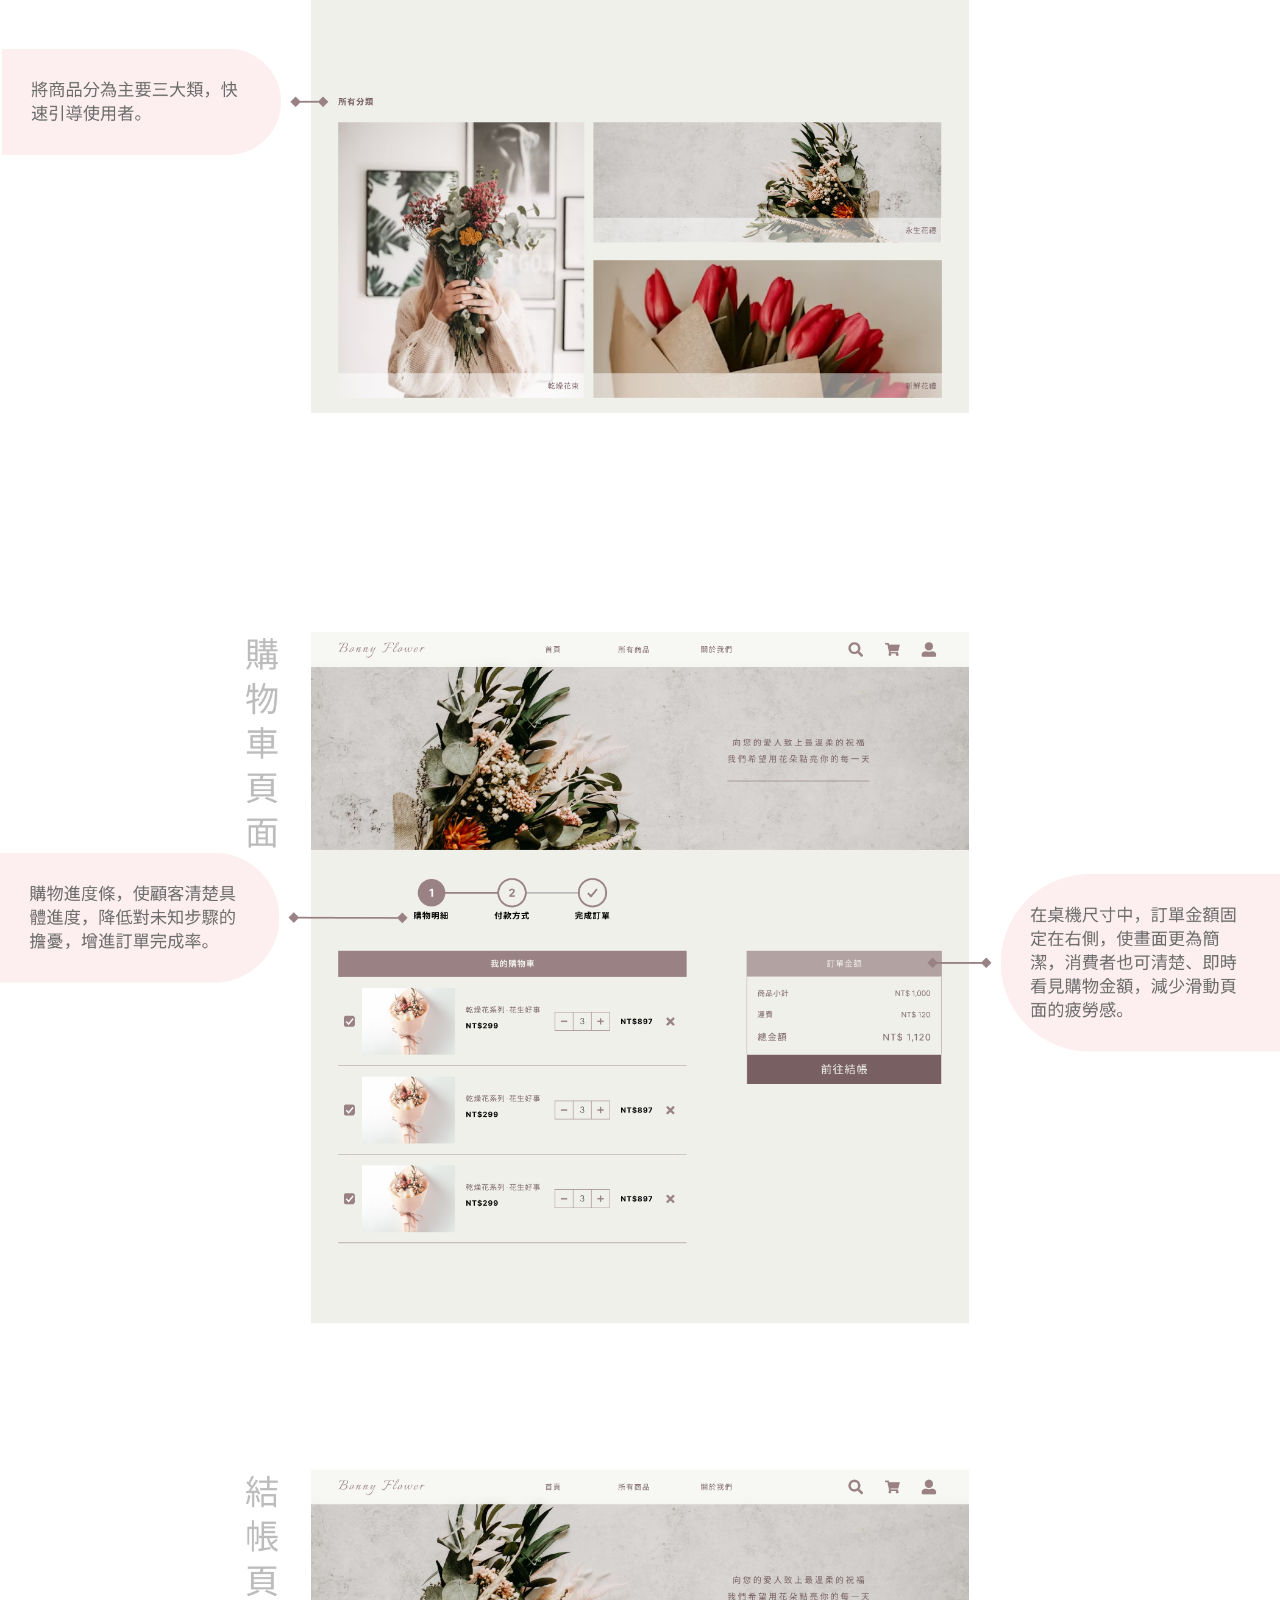
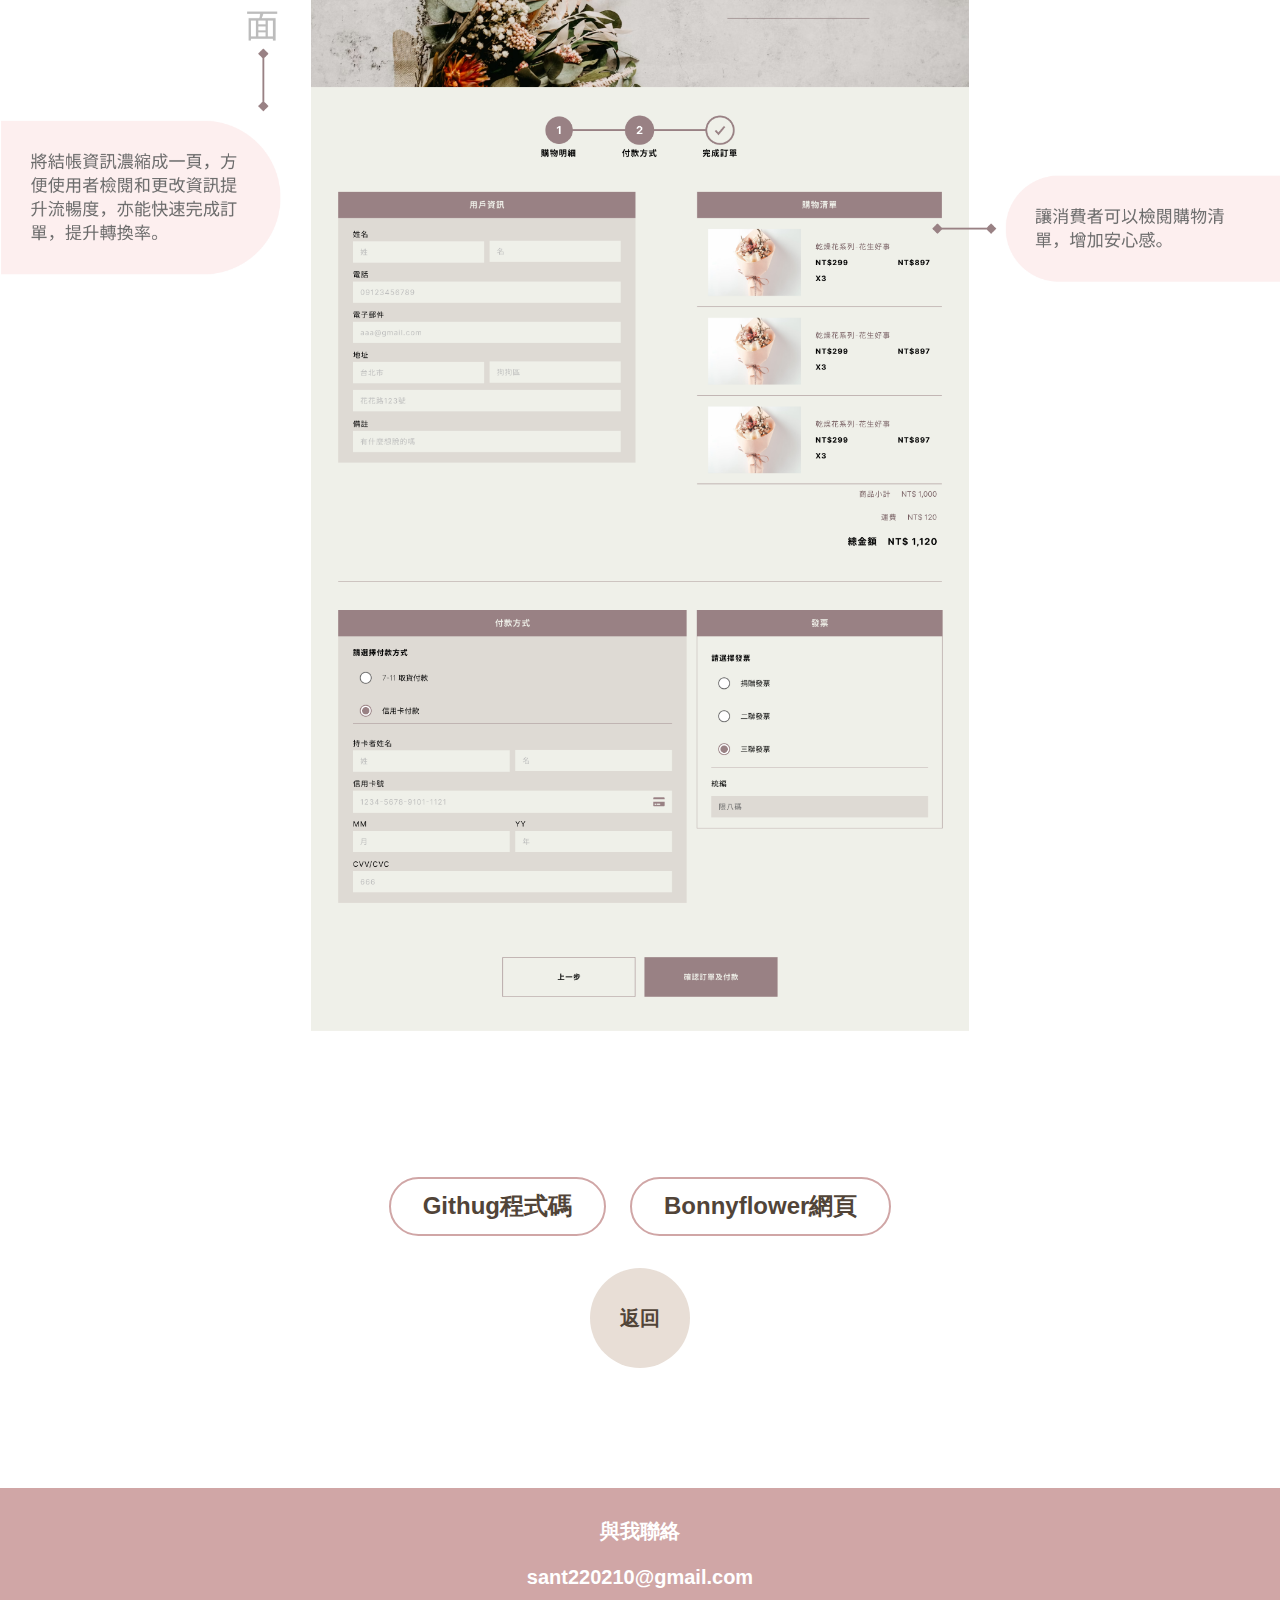
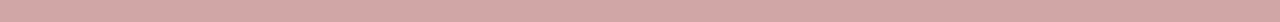
==== commit 69357974: "修改錯誤" ====
--- a/Bonnyflower.html
+++ b/Bonnyflower.html
@@ -1,3 +1,4 @@
+<!DOCTYPE html>
 <html lang="en">
 <head>
     <meta charset="UTF-8">
--- a/css/allcss.css
+++ b/css/allcss.css
@@ -635,8 +635,52 @@
   .browse p{
     font-size: 12px;
     
-}
-}
+  }
+}
+
+
+/**平面設計**/
+.protfolio-design{
+  
+  margin-top: 120px;
+  display: flex;
+  flex-direction: column;
+  align-items: center;
+}
+
+.protfolio-design li{
+  width: 80%;
+}
+
+.protfolio-design img{
+  object-fit: cover;
+  margin-bottom: 64px;
+
+}
+.design-title{
+  display: block;
+  text-align: center;
+  font-weight: 600;
+  
+
+}
+
+@media(max-width:569px) {
+  .design-title{
+    font-size: 14px;
+    
+  }
+  .protfolio-design{
+    margin-top: 0;
+  }
+  
+}
+
+
+
+
+
+
 
 /*介紹頁導航按鈕*/
 .navigation-btn{
@@ -679,17 +723,19 @@
 
 }
 
+
+
 /*作品介紹頁背景色*/
 .container-bg{
   background:#ffff;
 }
 
 
+
 /**啾愛日介紹頁面**/
 
 
 .chu-img{
-  padding-top: 72px;
   object-fit: cover;
   object-position: center;
 }
@@ -777,3 +823,6 @@
 
 
 
+
+
+
